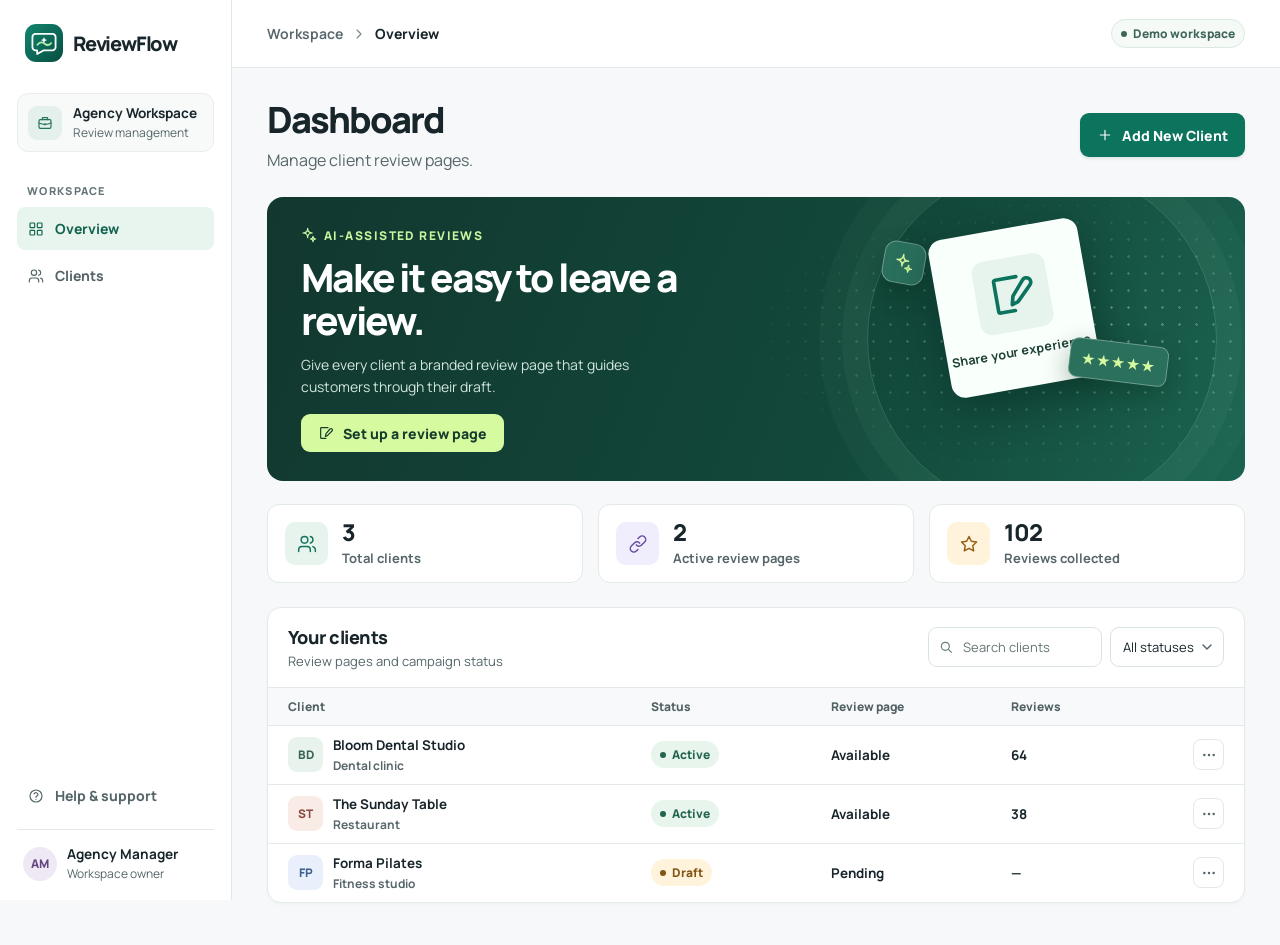
==== ReviewFlow Live/frontend/index.html @ 4c17032d "Organize ReviewFlow and update review page" ====
<!doctype html>
<html lang="en">
<head>
  <meta charset="utf-8">
  <meta name="viewport" content="width=device-width, initial-scale=1">
  <meta name="theme-color" content="#f7f9fb">
  <meta name="description" content="ReviewFlow is an agency workspace for setting up branded customer review pages and QR posters.">
  <title>ReviewFlow</title>
  <link rel="icon" href="assets/mark.svg?v=2" type="image/svg+xml">
  <link rel="stylesheet" href="styles.css?v=3">
  <script defer src="assets/qrcode.js"></script>
  <script defer src="website-analysis.js"></script>
  <script defer src="app.js?v=3"></script>
</head>
<body>
  <main id="app"></main>
  <div id="toast" class="toast" role="status" aria-live="polite"></div>
</body>
</html>
---- ReviewFlow Live/frontend/styles.css ----
@font-face {
  font-family: Manrope;
  src: url("assets/manrope.woff2") format("woff2");
  font-weight: 200 800;
  font-display: swap;
}

:root {
  color-scheme: light;
  --font: Manrope, "Segoe UI", system-ui, sans-serif;
  --ink: #18252a;
  --muted: #56666a;
  --line: #e2e9e8;
  --canvas: #f6f8f9;
  --green: #0c735d;
  --dark-green: #123d35;
  --light-green: #e8f5ef;
  --lime: #d5fa9f;
  --navy: #142439;
  font-family: var(--font);
  color: var(--ink);
  background: var(--canvas);
}

*, *::before, *::after { box-sizing: border-box; }
body { margin: 0; min-width: 280px; }
button, input, select, textarea { font: inherit; }
button, a, select { -webkit-tap-highlight-color: transparent; }
button { cursor: pointer; }
a { color: inherit; }
button:disabled { cursor: default; opacity: .54; }
:focus-visible { outline: 3px solid #5da98e; outline-offset: 3px; }
[hidden] { display: none !important; }
h1, h2, h3, p { margin: 0; }
svg { flex: none; }
.icon { width: 20px; height: 20px; vertical-align: middle; }
.icon.small { width: 16px; height: 16px; }
.brand { display: inline-flex; align-items: center; gap: 10px; text-decoration: none; font-size: 1.25rem; font-weight: 800; letter-spacing: -.06em; }
.brand img { width: 38px; height: 38px; }
.btn { display: inline-flex; align-items: center; justify-content: center; gap: 9px; min-height: 44px; padding: 0 16px; border: 1px solid transparent; border-radius: 9px; text-decoration: none; font-size: .875rem; font-weight: 800; white-space: nowrap; }
.btn-primary { background: var(--green); color: #fff; box-shadow: 0 2px 3px #143d301a; }
.btn-primary:hover:not(:disabled) { background: #075b48; }
.btn-secondary { border-color: #dce5e3; background: #fff; color: var(--ink); }
.btn-secondary:hover:not(:disabled), .icon-button:hover { background: #f2f7f5; border-color: #c9dcd6; }
.btn-text { background: transparent; color: var(--muted); }
.btn-text:hover { background: #edf3f0; color: var(--dark-green); }
.icon-button { width: 36px; height: 36px; border: 1px solid var(--line); background: white; border-radius: 8px; color: var(--muted); display: inline-grid; place-items: center; }
.eyebrow { font-size: .75rem; font-weight: 800; letter-spacing: .12em; text-transform: uppercase; }
.sr-only { position: absolute; width: 1px; height: 1px; padding: 0; overflow: hidden; clip-path: inset(50%); white-space: nowrap; }

.workspace { display: grid; grid-template-columns: 232px minmax(0, 1fr); min-height: 100dvh; }
.sidebar { position: sticky; top: 0; align-self: start; display: flex; flex-direction: column; height: 100dvh; padding: 24px 17px 18px; background: #fff; border-right: 1px solid var(--line); }
.sidebar > .brand { margin: 0 8px 31px; }
.workspace-id { display: flex; gap: 11px; align-items: center; margin-bottom: 31px; padding: 10px; background: #f8faf9; border: 1px solid #e9eeed; border-radius: 11px; }
.workspace-id > div:last-child, .account > div:last-child { min-width: 0; }
.workspace-id strong, .account strong { display: block; font-size: .85rem; }
.workspace-id small, .account small { display: block; color: var(--muted); font-size: .75rem; margin-top: 2px; }
.workspace-icon, .avatar { display: grid; place-items: center; width: 34px; height: 34px; flex: none; border-radius: 9px; background: #e4f0eb; color: #24725e; }
.sidebar .eyebrow { margin: 0 10px 9px; color: #647477; font-size: .68rem; }
.nav-items { display: grid; gap: 4px; }
.nav-link { width: 100%; min-height: 43px; display: flex; align-items: center; gap: 11px; padding: 0 11px; border: 0; border-radius: 8px; background: transparent; color: #546468; text-decoration: none; text-align: left; font-size: .875rem; font-weight: 750; }
.nav-link:hover { background: #f3f7f5; }
.nav-link[aria-current] { background: var(--light-green); color: #14644f; }
.sidebar-bottom { margin-top: auto; display: grid; gap: 12px; }
.account { display: flex; gap: 10px; align-items: center; padding: 15px 6px 0; border-top: 1px solid var(--line); }
.avatar { border-radius: 50%; background: #efe9f6; color: #644780; font-size: .75rem; font-weight: 800; }
.topbar { height: 68px; display: flex; align-items: center; justify-content: space-between; gap: 16px; padding: 0 35px; border-bottom: 1px solid var(--line); background: #fff; }
.breadcrumbs { display: flex; align-items: center; gap: 8px; font-size: .875rem; font-weight: 750; }
.breadcrumbs span:first-child { color: var(--muted); font-weight: 650; }
.breadcrumbs svg { color: #7b8889; }
.mobile-brand { display: none; }
.demo-badge, .status, .match-tag { display: inline-flex; align-items: center; gap: 6px; width: max-content; padding: 5px 9px; border-radius: 999px; font-size: .75rem; font-weight: 800; white-space: nowrap; }
.demo-badge { border: 1px solid #dce9e3; background: #f5faf7; color: #3f6558; }
.dot { background: currentColor; width: 6px; height: 6px; flex: none; border-radius: 100%; }
.main-area { width: 100%; max-width: 1330px; margin: 0 auto; padding: 30px 35px 42px; }
.page-heading { display: flex; align-items: center; justify-content: space-between; gap: 16px; margin-bottom: 25px; }
.heading-actions { display: flex; flex-wrap: wrap; gap: 8px; }
.page-heading h1, .wizard-heading h1 { font-size: clamp(1.8rem, 3vw, 2.26rem); line-height: 1.18; font-weight: 800; letter-spacing: -.055em; }
.page-heading p, .wizard-heading p { color: var(--muted); margin-top: 7px; line-height: 1.55; }

.hero { position: relative; display: flex; align-items: center; overflow: hidden; min-height: 227px; padding: 29px 34px; margin-bottom: 23px; isolation: isolate; border-radius: 16px; background: linear-gradient(112deg, #12372f 0%, #12493b 63%, #1b6350 100%); color: #fff; }
.hero-copy { z-index: 1; max-width: 420px; }
.hero-kicker { display: inline-flex; gap: 7px; align-items: center; color: #c8f5a0; }
.hero h2 { margin-top: 9px; max-width: 400px; font-size: clamp(1.6rem, 3.25vw, 2.43rem); line-height: 1.1; letter-spacing: -.055em; font-weight: 800; }
.hero p { margin-top: 11px; max-width: 365px; color: #d1e6de; font-size: .875rem; line-height: 1.55; }
.hero .btn { margin-top: 17px; background: var(--lime); color: #173b2c; min-height: 38px; }
.hero .btn:hover { background: #e6ffc4; }
.hero-art { position: absolute; inset: 0 0 0 49%; pointer-events: none; }
.hero-art::before { content: ""; position: absolute; inset: 0; opacity: .44; background: radial-gradient(circle, #bde9be 1px, transparent 1.5px) 0 0 / 17px 17px; mask-image: radial-gradient(ellipse at 67% 49%, #000 8%, transparent 71%); }
.orbit { position: absolute; width: 350px; height: 350px; border: 1px solid #b9f6c730; border-radius: 50%; right: 28px; top: 50%; transform: translateY(-50%); box-shadow: 0 0 0 25px #a9f8c00a, 0 0 0 48px #b4ffd007; }
.hero-qr { position: absolute; width: 151px; min-height: 160px; border-radius: 14px; right: clamp(48px, 12.1vw, 182px); top: 31px; transform: rotate(-10deg); display: grid; justify-items: center; align-content: center; gap: 5px; background: #f9fffb; color: #1d4035; box-shadow: 0 15px 48px #001c1970; }
.hero-qr .icon { width: 74px; height: 74px; padding: 12px; margin-bottom: 7px; border-radius: 12px; background: #e7f4ee; color: var(--green); }
.hero-qr b { font-size: .78rem; }
.hero-rating, .hero-spark { position: absolute; display: grid; place-items: center; border: 1px solid #ffffff52; color: var(--lime); background: #2a705d; box-shadow: 0 9px 24px #09291252; }
.hero-rating { display: flex; gap: 4px; font-size: 1rem; letter-spacing: .04em; padding: 8px 11px; border-radius: 9px; right: clamp(31px, 6vw, 86px); top: 145px; transform: rotate(7deg); }
.hero-spark { width: 42px; height: 42px; border-radius: 12px; right: clamp(194px, 25vw, 346px); top: 45px; transform: rotate(10deg); }

.stats { display: grid; grid-template-columns: repeat(3, minmax(0, 1fr)); gap: 15px; margin-bottom: 24px; }
.stat { display: flex; align-items: center; gap: 14px; background: #fff; border: 1px solid var(--line); border-radius: 12px; padding: 15px 17px; }
.stat-icon, .step-icon { display: grid; place-items: center; flex: none; width: 43px; height: 43px; border-radius: 10px; background: #e7f4ee; color: #14735b; }
.stat-icon.lavender { background: #f0edfc; color: #694ca3; }
.stat-icon.amber { background: #fff3dc; color: #916016; }
.stat strong { display: block; font-size: 1.45rem; line-height: 1.1; letter-spacing: -.04em; font-weight: 800; }
.stat span { display: block; margin-top: 3px; color: var(--muted); font-size: .8125rem; font-weight: 700; }
.panel { background: #fff; border: 1px solid var(--line); border-radius: 14px; box-shadow: 0 2px 5px #143d3006; }
.list-header { display: flex; justify-content: space-between; align-items: center; padding: 17px 20px; gap: 14px; }
.list-header h2 { font-size: 1.13rem; font-weight: 800; letter-spacing: -.03em; }
.list-header p { margin-top: 3px; font-size: .8125rem; color: var(--muted); }
.list-tools { display: flex; align-items: center; gap: 8px; }
.field-wrap { position: relative; display: flex; align-items: center; min-width: 0; }
.field-wrap > .icon { position: absolute; left: 12px; color: #667b78; pointer-events: none; z-index: 1; }
.field-wrap input { padding-left: 40px; }
input, select, textarea { width: 100%; border-radius: 9px; border: 1px solid #d9e3e0; background: #fff; color: var(--ink); padding: 10px 12px; min-height: 45px; }
input::placeholder, textarea::placeholder { color: #657677; opacity: 1; }
.list-tools input, .list-tools select { min-height: 37px; font-size: .8125rem; }
.list-tools input { width: 174px; padding-left: 34px; }
.list-tools .field-wrap > .icon { width: 16px; left: 10px; }
select { appearance: none; padding-right: 29px; background: #fff url("data:image/svg+xml,%3Csvg xmlns='http://www.w3.org/2000/svg' width='14' height='14' fill='none' viewBox='0 0 14 14'%3E%3Cpath d='m3 5 4 4 4-4' stroke='%2356666a' stroke-width='1.5' stroke-linecap='round' stroke-linejoin='round'/%3E%3C/svg%3E") no-repeat right 9px center; }
.client-table { width: 100%; table-layout: fixed; border-collapse: collapse; text-align: left; }
.client-table thead { background: #f7f9fa; color: #526164; }
.client-table th { font-size: .75rem; font-weight: 800; }
.client-table th, .client-table td { border-top: 1px solid var(--line); padding: 10px 12px; }
.client-table td { font-size: .84rem; font-weight: 700; }
.client-table th:first-child, .client-table td:first-child { padding-left: 20px; width: 38%; }
.client-table th:last-child, .client-table td:last-child { width: 65px; padding-right: 20px; text-align: right; }
.client-info { display: flex; gap: 10px; align-items: center; }
.client-info strong, .client-info small { display: block; }
.client-info small { color: var(--muted); font-size: .75rem; margin-top: 3px; }
.client-logo { width: 35px; height: 35px; display: grid; place-items: center; flex: none; border-radius: 9px; color: #3a6659; background: #e7f3ec; font-weight: 800; font-size: .74rem; }
.client-logo.peach { color: #8a4c42; background: #f9ebe6; }
.client-logo.blue { color: #3c6191; background: #eaf0fb; }
.client-logo.gold, .royal-logo { color: #eccc7b; background: var(--navy); }
.status.active { color: #22644e; background: #e8f5ed; }
.status.draft { color: #805516; background: #fff3db; }
.client-table .empty { text-align: center; padding: 23px; color: var(--muted); }
.client-table .icon-button { width: 31px; height: 31px; }

.wizard { max-width: 760px; margin: 0 auto; }
.wizard-heading { margin: 21px 0 22px; }
.stepper { display: grid; grid-template-columns: repeat(3, minmax(0, 1fr)); gap: 10px; list-style: none; padding: 0; margin: 0 0 18px; }
.stepper li { min-width: 0; display: flex; align-items: center; gap: 8px; border-top: 3px solid #dce7e3; padding: 10px 0 0; color: #5d6b6d; font-size: .875rem; font-weight: 750; }
.stepper .current, .stepper .done { border-color: #3b997b; color: #17614f; }
.step-number { display: grid; place-items: center; width: 25px; height: 25px; flex: none; font-size: .75rem; border-radius: 50%; background: #e9efed; }
.stepper .current .step-number { background: var(--green); color: #fff; }
.stepper .done .step-number { background: var(--light-green); }
.wizard-panel { padding: clamp(18px, 4vw, 30px); }
.step-intro { display: flex; align-items: flex-start; gap: 13px; margin-bottom: 24px; }
.step-intro h2 { font-size: 1.3rem; font-weight: 800; letter-spacing: -.035em; }
.step-intro p { color: var(--muted); line-height: 1.55; margin-top: 5px; }
.label { display: block; font-size: .875rem; font-weight: 800; margin-bottom: 7px; }
.help-text { color: var(--muted); margin-top: 8px; font-size: .8125rem; line-height: 1.5; }
.inline-button { padding: 0; border: 0; background: transparent; color: var(--green); font-weight: 800; text-decoration: underline; text-underline-offset: 2px; }
.error-text { color: #a12438; font-weight: 750; }
.panel-actions { display: flex; justify-content: flex-end; align-items: center; gap: 9px; flex-wrap: wrap; margin-top: 24px; }
.panel-actions.split { justify-content: space-between; }
.process { min-height: 280px; display: grid; justify-items: center; align-content: center; text-align: center; padding: 25px 0; }
.process h2 { margin-top: 15px; letter-spacing: -.04em; }
.process p { margin-top: 6px; color: var(--muted); }
.process ul { display: grid; gap: 8px; list-style: none; padding: 0; margin: 19px 0 0; text-align: left; }
.process li { display: flex; align-items: center; gap: 8px; color: var(--muted); font-size: .875rem; }
.process li.complete { color: var(--green); font-weight: 750; }
.loader { width: 62px; height: 62px; display: grid; place-items: center; position: relative; border-radius: 19px; background: var(--light-green); color: var(--green); }
.loader::before { content: ""; position: absolute; inset: -5px; border-radius: 24px; border: 2px solid #cce8de; border-top-color: var(--green); animation: spin 1.15s linear infinite; }
.progress-track { width: min(100%, 265px); height: 6px; border-radius: 10px; margin-top: 21px; overflow: hidden; background: #e8eeeb; }
.progress-track span { display: block; width: 100%; height: 100%; background: #3c9d7e; transform-origin: left; animation: progress var(--duration, 2.1s) ease-out both; }
@keyframes spin { to { transform: rotate(360deg); } }
@keyframes progress { from { transform: scaleX(.05); } to { transform: scaleX(1); } }
.business-card, .profile-card { display: flex; align-items: center; gap: 12px; padding: 14px; border: 1px solid #dce9e4; border-radius: 11px; background: #f6faf8; }
.royal-logo { position: relative; display: grid; place-items: center; flex: none; width: 53px; height: 53px; overflow: hidden; border-radius: 11px; font: 600 1rem Georgia, serif; letter-spacing: .1em; }
.royal-logo img { position: absolute; inset: 0; width: 100%; height: 100%; padding: 4px; object-fit: contain; background: #fff; }
.business-card strong, .profile-card strong { display: block; font-weight: 800; }
.business-card small, .profile-card small { display: block; margin-top: 4px; color: var(--muted); font-size: .8125rem; }
.match-tag { margin-left: auto; color: #22644e; background: #e4f4ec; }
.business-details { margin: 18px 0 0; display: grid; grid-template-columns: 1fr 1fr; gap: 13px; }
.business-details div { display: grid; gap: 6px; padding: 13px; border-radius: 10px; border: 1px solid var(--line); }
.business-details .colours { grid-column: 1 / -1; }
.business-details dt { color: var(--muted); font-weight: 750; font-size: .8125rem; }
.business-details dd { margin: 0; font-weight: 750; font-size: .875rem; }
.business-form > .label:not(:first-child) { margin-top: 15px; }
.swatches { display: flex; gap: 14px; flex-wrap: wrap; }
.swatch { display: inline-flex; align-items: center; gap: 7px; }
.swatch::before { content: ""; width: 18px; height: 18px; border-radius: 5px; background: var(--swatch); }
.site-summary { margin-top: 18px; padding: 14px; border: 1px solid var(--line); border-radius: 10px; }
.site-summary h2 { font-size: 1rem; letter-spacing: -.025em; }
.site-summary p { margin-top: 6px; color: var(--muted); line-height: 1.55; overflow-wrap: anywhere; }
.site-highlights { display: flex; flex-wrap: wrap; gap: 7px; margin-top: 10px; }
.site-highlights a { padding: 5px 9px; border-radius: 8px; background: var(--light-green); color: var(--green); font-size: .8125rem; font-weight: 750; }
.profile-result { margin-top: 16px; }
.profile-card { width: 100%; text-align: left; color: var(--ink); }
.profile-card:hover { border-color: #8bbfab; }
.profile-copy { min-width: 0; }
.profile-rating { display: inline-flex; gap: 5px; align-items: center; margin-top: 5px; font-size: .8125rem; font-weight: 800; }
.profile-rating .icon { fill: #a96c12; color: #a96c12; }
.selected-mark { margin-left: auto; display: grid; place-items: center; width: 26px; height: 26px; border-radius: 50%; color: #fff; background: var(--green); flex: none; }
.selected-mark.off { color: transparent; border: 1px solid #83a597; background: #fff; }
.setup-grid { display: grid; grid-template-columns: minmax(0, 1fr) 224px; gap: 23px; align-items: start; }
.setup-grid .panel-actions { justify-content: flex-start; }
.setup-grid .qr-actions { margin-top: 11px; }
.link-box { display: flex; gap: 7px; margin-top: 6px; }
.link-box input { min-width: 0; font-size: .8125rem; }
.setup-qr { display: grid; justify-items: center; padding: 13px; background: #f6faf8; border: 1px solid var(--line); border-radius: 12px; }
.setup-qr img { display: block; width: 210px; max-width: 100%; aspect-ratio: 1; image-rendering: pixelated; }
.setup-qr h2 { margin-top: 8px; font-size: .93rem; }
.setup-qr p { margin: 8px 0 1px; font-size: .8125rem; font-weight: 750; color: var(--muted); }
.guided-preview { margin-top: 25px; padding-top: 22px; border-top: 1px solid var(--line); }
.guided-preview:first-child { margin-top: 0; padding-top: 0; border: 0; }
.guided-preview h2 { font-size: 1.1rem; font-weight: 800; letter-spacing: -.025em; }
.guided-description { margin: 7px 0 16px; color: var(--muted); line-height: 1.55; }
.question-settings { margin: 18px 0; padding: 14px; border: 1px solid var(--line); border-radius: 10px; }
.question-settings h3 { font-size: .95rem; }
.question-settings p { margin: 5px 0 12px; color: var(--muted); font-size: .8125rem; line-height: 1.5; }
.question-settings .label { margin: 12px 0 5px; }
.question-settings select { font-size: .8125rem; }
.guided-preview .panel-actions { justify-content: flex-start; margin-top: 12px; }
.preview-qr { text-align: center; }
.preview-qr h3 { font-size: .95rem; margin-top: 8px; }
.preview-qr p { margin-top: 4px; line-height: 1.45; }
.preview-qr .btn { margin-top: 5px; }

.customer { --feedback-ink: #20243b; --feedback-muted: #626a80; --feedback-line: #e3e3f0; --feedback-gradient: linear-gradient(115deg, #4861da, #8557d9); min-height: 100dvh; color: var(--feedback-ink); background: radial-gradient(ellipse at 50% -15%, #e7e8ff 0%, #f7f7ff 38%, #fbfbfe 78%); padding: clamp(24px, 7vh, 78px) 16px 28px; }
.customer-toolbar { display: flex; justify-content: space-between; align-items: center; gap: 12px; margin: 0 auto 20px; max-width: 910px; }
.customer-toolbar .brand { font-size: 1rem; }
.customer-toolbar .brand img { width: 28px; height: 28px; }
.customer-card { width: 100%; max-width: 600px; margin: 0 auto; background: #ffffffed; border-radius: 24px; overflow: hidden; border: 1px solid #fff; box-shadow: 0 22px 70px #47468018, 0 4px 15px #5558890d; backdrop-filter: blur(16px); animation: feedback-enter .35s ease-out both; }
.customer-mast { display: flex; align-items: center; gap: 14px; padding: clamp(22px, 5vw, 32px) clamp(22px, 5vw, 36px); background: #ffffff8f; border-bottom: 1px solid #eeeeF6; }
.customer-mast > div { min-width: 0; }
.customer-mast .royal-logo { width: 54px; height: 54px; border: 1px solid #e3e5f7; border-radius: 15px; background: #eeeffd; color: #5c55ba; font: 800 1rem var(--font); letter-spacing: .02em; }
.customer-mast strong { display: block; font: 800 1rem var(--font); color: var(--feedback-ink); letter-spacing: -.025em; overflow-wrap: anywhere; }
.customer-mast small { display: block; margin-top: 4px; color: var(--feedback-muted); font-size: .8125rem; }
.customer-body { padding: clamp(22px, 5vw, 36px); }
.customer-body h1 { margin: 0 0 8px; font-size: clamp(1.55rem, 4.5vw, 2rem); letter-spacing: -.045em; line-height: 1.22; }
.customer-body p { color: var(--feedback-muted); line-height: 1.6; }
.question-meta { display: flex; flex-wrap: wrap; align-items: center; justify-content: space-between; gap: 14px; margin-bottom: 32px; font-size: .8125rem; font-weight: 800; }
.question-badge { padding: 7px 11px; border-radius: 8px; background: #efedff; color: #5846a9; }
.question-progress { display: flex; gap: 7px; }
.question-progress i { display: block; width: 34px; height: 6px; border: 1px solid #d9dbea; border-radius: 8px; background: #f2f2f8; transition: background .2s, border-color .2s; }
.question-progress i.completed { border-color: #bdb5eb; background: #c5baf2; }
.question-progress i.current { border-color: transparent; background: var(--feedback-gradient); }
.question-content { position: relative; padding-left: 16px; animation: feedback-enter .25s ease-out both; }
.question-content::before { content: ""; position: absolute; left: 0; top: 2px; bottom: 2px; width: 4px; border-radius: 4px; background: var(--feedback-gradient); }
.customer-body .choices { display: grid; gap: 8px; margin-top: 18px; }
.choice { text-align: left; padding: 12px 15px; min-height: 48px; border: 1px solid var(--feedback-line); border-radius: 11px; font-weight: 750; color: var(--feedback-ink); background: #fff; transition: border-color .2s, background .2s; }
.choice:hover, .choice[aria-pressed=true] { border-color: #9989e9; background: #f5f3ff; }
.stars { display: flex; gap: 6px; flex-wrap: wrap; margin-top: 14px; }
.star { display: grid; place-items: center; width: clamp(40px, 10vw, 48px); height: 48px; background: #fff; border: 1px solid var(--feedback-line); border-radius: 10px; color: #6757c4; }
.star.selected, .star:hover { background: #f5f3ff; border-color: #9989e9; }
.star.selected .icon { fill: #8875df; }
.customer textarea { min-height: 148px; margin-top: 22px; padding: 16px; resize: vertical; line-height: 1.6; border: 1px solid #deddf1; border-radius: 13px; background: #fdfdff; color: var(--feedback-ink); transition: border-color .2s, box-shadow .2s, background .2s; }
.customer textarea:focus { outline: none; border-color: #8d7de1; background: #fff; box-shadow: 0 0 0 4px #8772e022; }
.answer-count { margin-top: 6px; text-align: right; color: #6a7285; font-size: .75rem; }
.customer .draft-text { min-height: 167px; }
.draft-badge { display: inline-flex; align-items: center; gap: 6px; margin-bottom: 16px; padding: 7px 10px; border-radius: 8px; background: #efedff; color: #5846a9; font-size: .8125rem; font-weight: 800; }
.customer .btn-primary { min-height: 48px; padding-inline: 21px; background: var(--feedback-gradient); box-shadow: 0 6px 16px #6253ca35; transition: transform .18s, box-shadow .18s, filter .18s; }
.customer .btn-primary:hover:not(:disabled) { background: var(--feedback-gradient); filter: brightness(1.06); box-shadow: 0 9px 20px #6253ca45; transform: translateY(-1px); }
.customer .btn-primary:active:not(:disabled) { transform: translateY(1px); }
.customer .btn-primary:disabled { opacity: .57; box-shadow: none; }
.customer .process h1 { margin-top: 15px; }
.customer .loader { background: #efedff; color: #6653bf; }
.customer .loader::before { border-color: #e1def8; border-top-color: #7562ce; }
.customer .progress-track span { background: var(--feedback-gradient); }
.customer-credit { display: flex; align-items: center; justify-content: center; gap: 6px; margin-top: 20px; text-align: center; font-size: .75rem; color: #687184; }
.customer-credit img { width: 19px; height: 19px; }
.customer-credit strong { font-weight: 700; }

/* Customer feedback: a calm, focused canvas for the guest's own words. */
.customer {
  --feedback-ink: #222641;
  --feedback-muted: #626a80;
  --feedback-line: #e3e5f0;
  --feedback-gradient: linear-gradient(110deg, #4b5bd4, #7955c8);
  background: radial-gradient(ellipse at 50% 0%, #e9e9ff 0%, #f7f7fd 50%, #f9fafc 100%);
  padding: clamp(32px, 8vh, 86px) 18px 32px;
}
.customer-card {
  max-width: 630px;
  border: 1px solid #fff;
  border-radius: 24px;
  background: #fff;
  box-shadow: 0 24px 70px #373e7b1c, 0 4px 18px #373e7b0a;
}
.customer-card::before { content: ""; display: block; height: 4px; background: var(--feedback-gradient); }
.customer-mast { padding: 25px clamp(24px, 6vw, 42px); gap: 14px; background: #fff; border-bottom: 1px solid #edeef5; }
.customer-mast .royal-logo { width: 52px; height: 52px; border-radius: 15px; background: #f0effc; border-color: #e7e7f4; }
.customer-mast strong { font-size: 1rem; line-height: 1.35; }
.customer-mast small { font-size: .875rem; line-height: 1.4; }
.customer-mast-tag { margin-left: auto; color: #777f96; font-size: .6875rem; font-weight: 800; letter-spacing: .09em; white-space: nowrap; }
.customer-body { padding: clamp(28px, 6vw, 42px); }
.customer-body h1 { max-width: 480px; color: var(--feedback-ink); font-size: clamp(1.75rem, 4vw, 2.15rem); font-weight: 800; letter-spacing: -.045em; line-height: 1.2; }
.customer-body p { font-size: 1rem; line-height: 1.6; }
.question-meta { display: block; margin: 0 0 36px; }
.question-meta-heading { display: flex; align-items: center; justify-content: space-between; gap: 12px; }
.question-badge { padding: 7px 11px; border-radius: 7px; color: #5147a2; background: #f0effc; font-size: .8125rem; }
.question-meta-hint { color: #7b8294; font-size: .8125rem; font-weight: 650; }
.question-progress { display: flex; width: 100%; gap: 6px; margin-top: 14px; }
.question-progress i { flex: 1 1 0; width: auto; height: 5px; border: 0; border-radius: 999px; background: #e9eaf2; }
.question-progress i.completed { background: #ada6e8; }
.question-progress i.current { background: var(--feedback-gradient); }
.question-content { padding-left: 18px; }
.question-content::before { width: 3px; background: var(--feedback-gradient); }
.question-content p { max-width: 440px; margin-top: 10px; }
.customer-field-label { display: flex; justify-content: space-between; gap: 12px; margin: 30px 0 9px; color: #363b53; font-size: .875rem; font-weight: 800; white-space: nowrap; }
.customer-field-label span { color: #747d91; font-weight: 500; }
.customer textarea { display: block; min-height: 155px; margin-top: 0; padding: 16px 17px; border: 1px solid #dcdfea; border-radius: 12px; background: #fbfbfe; font-size: 1rem; line-height: 1.6; }
.customer textarea::placeholder { color: #81899a; }
.customer textarea:focus { border-color: #8277d5; background: #fff; box-shadow: 0 0 0 4px #8277d521; }
.answer-count { margin-top: 8px; font-size: .8125rem; }
.customer .draft-text { min-height: 190px; }
.draft-badge { border-radius: 7px; color: #5147a2; background: #f0effc; font-size: .8125rem; }
.customer-body .panel-actions { margin-top: 28px; }
.customer .btn-primary { min-width: 150px; min-height: 50px; border-radius: 10px; font-size: .9375rem; box-shadow: 0 6px 14px #6656bf30; }
.customer .btn-primary:disabled { opacity: 1; color: #fff; background: #8d87c4; box-shadow: none; }
.customer .btn-text { min-height: 50px; color: #555d74; }
.customer-body .choices { gap: 10px; margin-top: 25px; }
.choice { min-height: 52px; padding: 14px 16px; border-radius: 11px; font-size: .9375rem; }
.customer-credit { margin-top: 25px; color: #70798c; font-size: .8125rem; }
.customer-credit img { width: 20px; height: 20px; }
@keyframes feedback-enter { from { opacity: 0; transform: translateY(6px); } to { opacity: 1; transform: translateY(0); } }

dialog { width: min(440px, calc(100% - 32px)); padding: 23px; border: 1px solid var(--line); border-radius: 15px; color: var(--ink); box-shadow: 0 14px 50px #10281f3d; }
dialog::backdrop { background: #101d20a0; }
dialog h2 { margin-bottom: 9px; font-size: 1.22rem; letter-spacing: -.03em; }
dialog p { color: var(--muted); line-height: 1.55; }
.toast { position: fixed; z-index: 4; right: 18px; bottom: 18px; max-width: calc(100% - 36px); padding: 10px 14px; border-radius: 9px; color: #fff; background: #19372f; font-size: .875rem; font-weight: 750; box-shadow: 0 6px 15px #17342c32; }
.toast:empty { display: none; }

@media (max-width: 1050px) {
  .workspace { grid-template-columns: 196px minmax(0, 1fr); }
  .sidebar { padding-right: 13px; padding-left: 13px; }
  .main-area, .topbar { padding-left: 23px; padding-right: 23px; }
  .hero { padding-left: 25px; }
  .hero-art { left: 50%; }
  .hero-spark { right: 194px; }
}

@media (max-width: 760px) {
  .workspace { display: block; }
  .sidebar, .breadcrumbs { display: none; }
  .mobile-brand { display: inline-flex; }
  .topbar { height: 61px; }
  .main-area { padding-top: 22px; }
  .page-heading { margin-bottom: 18px; }
}

@media (max-width: 560px) {
  .customer { padding: 18px 14px 26px; }
  .customer-card { border-radius: 19px; }
  .customer-mast { padding: 20px; }
  .customer-mast-tag { display: none; }
  .customer-body { padding: 27px 20px 25px; }
  .question-meta { margin-bottom: 30px; }
  .customer-field-label { margin-top: 26px; }
  .customer-body .panel-actions { gap: 8px; }
  .customer-body .panel-actions .btn-primary { flex: 1 1 auto; }
  .main-area, .topbar { padding-left: 14px; padding-right: 14px; }
  .page-heading { align-items: flex-start; flex-wrap: wrap; gap: 11px; }
  .page-heading p { font-size: .9rem; }
  .hero { align-items: flex-start; min-height: 0; padding: 21px 17px; }
  .hero-copy { max-width: 90%; }
  .hero h2 { max-width: 250px; }
  .hero p { max-width: 275px; }
  .hero-art { left: 63%; opacity: .52; }
  .hero-qr, .hero-rating, .hero-spark { display: none; }
  .orbit { right: -210px; }
  .stats { gap: 7px; margin-bottom: 17px; }
  .stat { align-items: flex-start; flex-direction: column; gap: 7px; padding: 9px; }
  .stat-icon { width: 31px; height: 31px; border-radius: 7px; }
  .stat-icon .icon { width: 16px; height: 16px; }
  .stat span { font-size: .75rem; }
  .list-header { flex-wrap: wrap; padding: 12px; gap: 10px; }
  .list-tools { width: 100%; }
  .list-tools .field-wrap, .list-tools input { width: 100%; }
  .list-tools select { width: auto; }
  .client-table .detail-col { display: none; }
  .client-table th:first-child, .client-table td:first-child { width: auto; padding-left: 12px; }
  .client-table th:last-child, .client-table td:last-child { width: 46px; padding-right: 12px; }
  .client-table th:nth-child(2) { width: 80px; }
  .client-table th, .client-table td { padding-left: 5px; padding-right: 5px; overflow-wrap: anywhere; }
  .client-info { gap: 6px; }
  .client-logo { width: 29px; height: 29px; }
  .wizard-heading { margin: 15px 0 16px; }
  .stepper { gap: 6px; }
  .stepper li { gap: 5px; font-size: .75rem; }
  .step-number { width: 20px; height: 20px; }
  .setup-grid { grid-template-columns: minmax(0, 1fr); gap: 17px; }
  .business-details { grid-template-columns: 1fr; }
  .business-card { flex-wrap: wrap; }
  .match-tag { margin-left: 0; }
}

@media (max-width: 350px) {
  .stepper li { align-items: flex-start; }
  .customer-toolbar { align-items: flex-start; flex-direction: column; }
  .stars { gap: 4px; }
}

@media (prefers-reduced-motion: reduce) {
  *, *::before, *::after { animation-duration: .01ms !important; animation-iteration-count: 1 !important; }
}
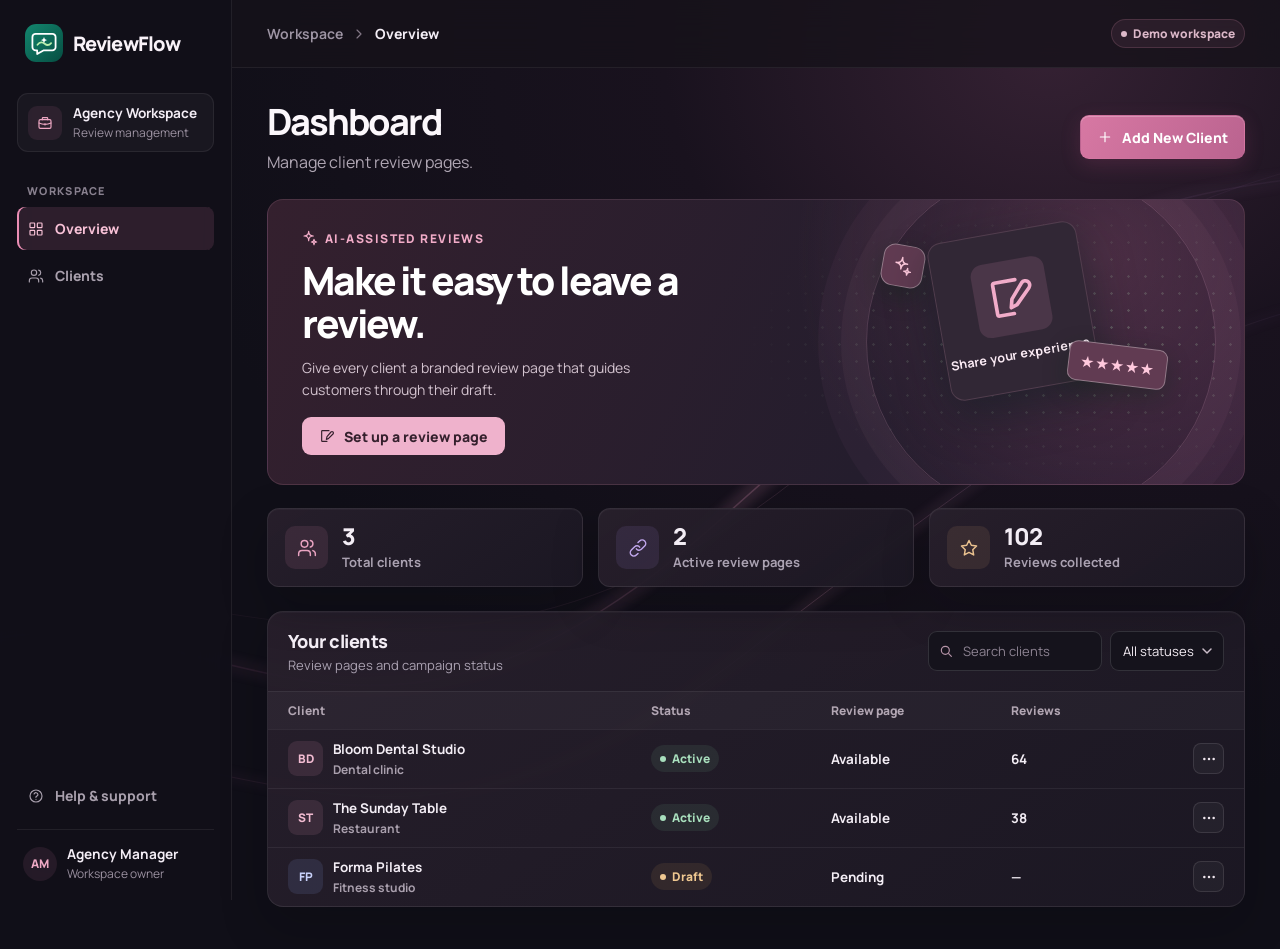
==== commit 0f49e6f0: "commit it froentend change" ====
--- a/ReviewFlow Live/frontend/index.html
+++ b/ReviewFlow Live/frontend/index.html
@@ -3,14 +3,14 @@
 <head>
   <meta charset="utf-8">
   <meta name="viewport" content="width=device-width, initial-scale=1">
-  <meta name="theme-color" content="#f7f9fb">
+  <meta name="theme-color" content="#17131d">
   <meta name="description" content="ReviewFlow is an agency workspace for setting up branded customer review pages and QR posters.">
   <title>ReviewFlow</title>
   <link rel="icon" href="assets/mark.svg?v=2" type="image/svg+xml">
-  <link rel="stylesheet" href="styles.css?v=3">
+  <link rel="stylesheet" href="styles.css?v=4">
   <script defer src="assets/qrcode.js"></script>
   <script defer src="website-analysis.js"></script>
-  <script defer src="app.js?v=3"></script>
+  <script defer src="app.js?v=4"></script>
 </head>
 <body>
   <main id="app"></main>
--- a/ReviewFlow Live/frontend/styles.css
+++ b/ReviewFlow Live/frontend/styles.css
@@ -396,3 +396,184 @@
 @media (prefers-reduced-motion: reduce) {
   *, *::before, *::after { animation-duration: .01ms !important; animation-iteration-count: 1 !important; }
 }
+
+/* Agency workspace — the customer-facing review page keeps its own styling. */
+.workspace {
+  --ink: #f3edf5;
+  --muted: #aaa1b1;
+  --line: #ffffff12;
+  --green: #e996b9;
+  --dark-green: #ffd9e8;
+  --light-green: #d978a21c;
+  --canvas: #100f18;
+  position: relative;
+  isolation: isolate;
+  color: var(--ink);
+  background: radial-gradient(ellipse at 82% 5%, #352133 0, #19121e 26%, #100f18 60%);
+}
+.workspace > :not(.ambient-rays) { position: relative; z-index: 1; }
+.workspace > .sidebar { position: sticky; }
+.ambient-rays { position: fixed; z-index: 0; inset: 0; overflow: hidden; pointer-events: none; }
+.ambient-rays svg { width: 100%; height: 100%; }
+.ray { transform-origin: center; }
+.ray-one { animation: ray-drift 23s ease-in-out infinite alternate; }
+.ray-two { animation: ray-drift 29s ease-in-out -9s infinite alternate-reverse; }
+.ray-three { animation: ray-drift 19s ease-in-out -5s infinite alternate; }
+@keyframes ray-drift { from { transform: translate3d(-2%, 1%, 0) rotate(-1deg); } to { transform: translate3d(3%, -2%, 0) rotate(1deg); } }
+.workspace .sidebar { background: #121019ed; border-color: #ffffff12; backdrop-filter: blur(18px); }
+.workspace .brand { color: #f9f2f8; letter-spacing: -.045em; }
+.workspace .workspace-id { background: #ffffff09; border-color: #ffffff12; }
+.workspace .workspace-icon, .workspace .avatar { background: #d97da31a; color: #eea8c4; }
+.workspace .sidebar .eyebrow { color: #89818f; }
+.workspace .workspace-id small, .workspace .account small { color: #9a909f; }
+.workspace .account { border-color: #ffffff12; }
+.workspace .nav-link { color: #a9a0ad; transition: background .2s, color .2s; }
+.workspace .nav-link:hover { background: #ffffff0b; color: #fff; }
+.workspace .nav-link[aria-current] { color: #f8c1d7; background: #d980a423; box-shadow: inset 2px 0 #ea8db4; }
+.workspace .topbar { background: #16121ac9; border-color: #ffffff10; backdrop-filter: blur(18px); }
+.workspace .breadcrumbs span:first-child { color: #9e95a4; }
+.workspace .breadcrumbs svg { color: #827785; }
+.workspace .demo-badge { color: #dcb8c9; background: #e592b515; border-color: #e592b52b; }
+.workspace .main-area { max-width: 1450px; padding-top: 32px; }
+.workspace .page-heading h1, .workspace .wizard-heading h1 { font-weight: 750; color: #fbf7fb; }
+.workspace .page-heading p, .workspace .wizard-heading p { color: #afa6b3; }
+.workspace .panel, .workspace .stat { background: linear-gradient(145deg, #28202cf0, #1c1823f5); border: 1px solid #ffffff14; box-shadow: 0 18px 45px #08060d42, inset 0 1px #ffffff08; }
+.workspace .panel { border-radius: 16px; }
+.workspace .stat { transition: transform .22s, border-color .22s; }
+.workspace .stat:hover { transform: translateY(-2px); border-color: #e499bd42; }
+.workspace .stat-icon, .workspace .step-icon { background: #e68db51b; color: #e9a3c1; }
+.workspace .stat-icon.lavender { background: #aa8be51c; color: #c2a8ee; }
+.workspace .stat-icon.amber { background: #e0ad701b; color: #ebc28f; }
+.workspace .btn { transition: transform .2s, box-shadow .2s, background .2s, border-color .2s; }
+.workspace .btn:hover:not(:disabled) { transform: translateY(-1px); }
+.workspace .btn-primary { background: linear-gradient(120deg, #d778a3, #ba638f); color: #fff; box-shadow: 0 6px 20px #b64f7d32, inset 0 1px #ffffff3b; }
+.workspace .btn-primary:hover:not(:disabled) { background: linear-gradient(120deg, #e68ab1, #cc739c); box-shadow: 0 8px 23px #db6e9c45; }
+.workspace .btn-secondary, .workspace .icon-button { background: #ffffff0a; border-color: #ffffff1b; color: #eee5ed; }
+.workspace .btn-secondary:hover:not(:disabled), .workspace .icon-button:hover { background: #ffffff12; border-color: #e6a1c04a; }
+.workspace .btn-text { color: #bdb2bf; }
+.workspace .btn-text:hover { color: #fff; background: #ffffff0c; }
+.workspace input, .workspace select, .workspace textarea { color: #f4edf4; background-color: #15131c; border-color: #ffffff20; }
+.workspace input::placeholder, .workspace textarea::placeholder { color: #8d8392; }
+.workspace input:focus, .workspace select:focus, .workspace textarea:focus { outline: none; border-color: #df8db1; box-shadow: 0 0 0 3px #e294b522; }
+.workspace select { background-image: url("data:image/svg+xml,%3Csvg xmlns='http://www.w3.org/2000/svg' width='14' height='14' fill='none' viewBox='0 0 14 14'%3E%3Cpath d='m3 5 4 4 4-4' stroke='%23cbbdc9' stroke-width='1.5' stroke-linecap='round' stroke-linejoin='round'/%3E%3C/svg%3E"); }
+.workspace .field-wrap > .icon { color: #b795a9; }
+.workspace .label { color: #e5dce5; }
+.workspace .inline-button, .workspace .site-highlights a { color: #efa9c8; }
+.workspace .error-text { color: #ff9eac; }
+.workspace .hero { background: radial-gradient(circle at 85% 20%, #75415d75, transparent 35%), linear-gradient(115deg, #34202e, #241d2d 65%, #322036); border: 1px solid #e9a6c125; }
+.workspace .hero-kicker { color: #f2acc8; }
+.workspace .hero p { color: #d3c3cf; }
+.workspace .hero .btn { background: #efb2cc; color: #35202d; }
+.workspace .hero .btn:hover { background: #ffd0e2; }
+.workspace .hero-art::before { opacity: .24; }
+.workspace .orbit { border-color: #eeb1cc30; box-shadow: 0 0 0 25px #f9a4d00a, 0 0 0 48px #f9a4d008; }
+.workspace .hero-qr { background: #312735; color: #faeaf4; border: 1px solid #e8a4c12d; }
+.workspace .hero-qr .icon { background: #df8db524; color: #f1acc9; }
+.workspace .hero-rating, .workspace .hero-spark { color: #ffc9dd; background: #613b52; }
+.workspace .client-table thead { color: #b2a6b3; background: #ffffff08; }
+.workspace .client-table th, .workspace .client-table td { border-color: #ffffff10; }
+.workspace .client-info small { color: #aaa0ae; }
+.workspace .client-logo { background: #d78cac20; color: #f1bbd1; }
+.workspace .client-logo.blue { background: #8397d324; color: #c8d1fa; }
+.workspace .client-logo.gold { background: #c2986524; color: #e8c895; }
+.workspace .status.active { color: #a8dfbd; background: #78c5971a; }
+.workspace .status.draft { color: #efc891; background: #d7a6591a; }
+.workspace .wizard { max-width: 1120px; }
+.workspace .wizard > .btn-text { padding-left: 0; min-height: 36px; }
+.wizard-hero { position: relative; display: flex; align-items: center; justify-content: space-between; min-height: 185px; gap: 25px; }
+.workspace .wizard-heading { margin: 18px 0 28px; max-width: 610px; }
+.wizard-kicker { display: block; margin-bottom: 13px; color: #d997b6; font-size: .7rem; font-weight: 800; letter-spacing: .14em; }
+.workspace .wizard-heading h1 { font-size: clamp(2rem, 3vw, 2.45rem); letter-spacing: -.045em; }
+.workspace .wizard-heading p { max-width: 500px; font-size: 1rem; }
+.workspace .stepper { gap: 12px; margin: 0 0 23px; }
+.workspace .stepper li { border-color: #ffffff19; color: #a397a5; padding-top: 13px; transition: border-color .3s, color .3s; }
+.workspace .stepper .current, .workspace .stepper .done { border-color: #d780a8; color: #f4cadc; }
+.workspace .step-number { background: #ffffff0c; color: #b4a8b5; }
+.workspace .stepper .current .step-number { background: linear-gradient(135deg, #e694b8, #b85f89); color: #fff; box-shadow: 0 0 18px #df80ab4a; animation: active-step-glow 5s ease-in-out infinite; }
+.workspace .stepper .done .step-number { background: #d481a62b; color: #f6c0d7; }
+.wizard-layout.with-insight { display: grid; grid-template-columns: minmax(0, 1.5fr) minmax(240px, .8fr); gap: 18px; align-items: stretch; }
+.workspace .wizard-panel { padding: clamp(22px, 3vw, 32px); min-width: 0; }
+.workspace .step-intro h2 { color: #f5eef4; font-size: 1.2rem; font-weight: 750; }
+.workspace .step-intro p { color: #afa4b0; }
+.workspace .wizard-panel .label { margin-top: 4px; }
+.workspace .wizard-panel input { min-height: 50px; }
+.workspace .wizard-panel .panel-actions { margin-top: 28px; }
+.workspace .business-card, .workspace .profile-card, .workspace .setup-qr { color: #f1e9ef; background: #ffffff08; border-color: #ffffff18; }
+.workspace .business-details div, .workspace .site-summary, .workspace .question-settings { border-color: #ffffff16; }
+.workspace .match-tag { color: #edbdd2; background: #e292b21c; }
+.workspace .selected-mark { background: #d77fa6; color: #fff; }
+.workspace .selected-mark.off { background: transparent; border-color: #8e7888; }
+.workspace .site-highlights a { background: #e091b31b; }
+.workspace .loader { background: #e28eb120; color: #efb1cb; }
+.workspace .loader::before { border-color: #e9a7c329; border-top-color: #e9a7c3; }
+.workspace .progress-track { background: #ffffff12; }
+.workspace .progress-track span { background: #e396b8; }
+.analysis-insight { border: 1px solid #edb7d31e; border-radius: 16px; background: linear-gradient(150deg, #3b293ce8, #221c2af2); padding: 27px; box-shadow: 0 18px 45px #08060d35, inset 0 1px #ffffff0b; }
+.insight-icon { display: grid; place-items: center; width: 42px; height: 42px; margin-bottom: 20px; color: #f5b2d1; background: #e688b321; border: 1px solid #f0a9c626; border-radius: 12px; }
+.insight-label { color: #d89ab6; font-size: .67rem; font-weight: 800; letter-spacing: .11em; }
+.analysis-insight h2 { margin-top: 9px; color: #fbf2f8; font-size: 1.12rem; line-height: 1.35; letter-spacing: -.025em; }
+.analysis-insight p { margin-top: 10px; color: #b9aab8; font-size: .875rem; line-height: 1.6; }
+.insight-divider { height: 1px; margin: 22px 0; background: #ffffff16; }
+.analysis-insight ul { display: grid; gap: 12px; padding: 0; margin: 0; list-style: none; color: #ded1da; font-size: .85rem; }
+.analysis-insight li { display: flex; gap: 10px; align-items: center; }
+.analysis-insight li svg { color: #e6a0be; }
+.insight-note { display: block; margin-top: 22px; color: #a394a2; font-size: .75rem; }
+
+/* A CSS 3D illustration: decorative, independent from real profile data. */
+.profile-visual { position: relative; flex: 0 0 310px; width: 310px; height: 190px; perspective: 950px; pointer-events: auto; }
+.profile-float { position: absolute; z-index: 2; inset: 12px 25px 18px; transform-style: preserve-3d; animation: profile-float 12s ease-in-out infinite; }
+.profile-tilt { height: 100%; transform-style: preserve-3d; transform: rotateX(var(--tilt-x, 0deg)) rotateY(var(--tilt-y, 0deg)); transition: transform .35s ease, filter .35s ease; }
+.profile-visual:hover .profile-tilt { filter: brightness(1.12); }
+.profile-illustration { height: 100%; overflow: hidden; border-radius: 13px; border: 1px solid #efb0cb55; background: linear-gradient(145deg, #514052eF, #25202fee 65%, #30202fee); box-shadow: 0 22px 35px #08050c80, 0 0 28px #df75a22b, inset 0 1px #ffffff2e; transform: translateZ(16px); }
+.profile-browser-bar { display: flex; align-items: center; gap: 4px; height: 27px; padding: 0 11px; border-bottom: 1px solid #ffffff17; background: #17131d7a; }
+.profile-browser-bar span { width: 5px; height: 5px; border-radius: 50%; background: #a88a9e; }
+.profile-browser-bar span:first-child { background: #e69bbc; }
+.profile-browser-bar i { width: 92px; height: 7px; margin-left: 28px; border-radius: 8px; background: #ffffff13; }
+.profile-browser-content { display: flex; gap: 11px; align-items: center; padding: 16px 15px 8px; }
+.profile-map-icon { display: grid; place-items: center; width: 40px; height: 40px; flex: none; border-radius: 10px; background: #e69abb20; border: 1px solid #e7a8c02b; }
+.profile-map-icon svg { width: 28px; height: 28px; }
+.profile-browser-copy { min-width: 0; }
+.profile-browser-copy strong, .profile-browser-copy small, .profile-browser-copy span { display: block; }
+.profile-browser-copy strong { color: #fff4fa; font-size: .76rem; letter-spacing: -.01em; }
+.profile-browser-copy small { margin-top: 3px; color: #bfb0c0; font-size: .57rem; }
+.profile-stars { margin-top: 5px; color: #f5b8cf; font-size: .7rem; letter-spacing: .09em; }
+.profile-lines { display: grid; gap: 5px; padding: 1px 15px 10px; }
+.profile-lines span { display: block; width: 85%; height: 4px; border-radius: 5px; background: #ffffff19; }
+.profile-lines span:last-child { width: 58%; }
+.profile-illustration-footer { display: flex; align-items: center; gap: 6px; padding: 8px 15px; border-top: 1px solid #ffffff10; color: #dac3d1; font-size: .58rem; }
+.profile-footer-icon { color: #ed9cbe; }
+.profile-footer-icon .icon { width: 12px; height: 12px; }
+.profile-orbit { position: absolute; inset: -10px -24px; pointer-events: none; }
+.profile-orbit.orbit-back { z-index: 1; clip-path: inset(0 0 50% 0); }
+.profile-orbit.orbit-front { z-index: 3; clip-path: inset(50% 0 0 0); }
+.orbit-ring { position: absolute; inset: 42px 4px; border: 1px solid #f2a6c89c; border-radius: 50%; box-shadow: 0 0 9px #ee83b45e, inset 0 0 9px #ee83b425; transform: rotate(-17deg); animation: orbit-turn 16s linear infinite; }
+.orbit-ring::after { content: ""; position: absolute; width: 5px; height: 5px; top: 48%; right: -3px; border-radius: 50%; background: #fff0f8; box-shadow: 0 0 12px 4px #f28ab975; }
+@keyframes profile-float { 0%, 100% { transform: translateY(0) rotateX(2deg) rotateY(-6deg); } 50% { transform: translateY(-6px) rotateX(-2deg) rotateY(6deg); } }
+@keyframes orbit-turn { from { transform: rotate(-17deg); } to { transform: rotate(343deg); } }
+@keyframes active-step-glow { 0%, 100% { box-shadow: 0 0 12px #df80ab30; } 50% { box-shadow: 0 0 19px #df80ab68; } }
+
+@media (max-width: 900px) {
+  .profile-visual { flex-basis: 250px; width: 250px; transform: scale(.9); transform-origin: center right; }
+  .wizard-layout.with-insight { grid-template-columns: minmax(0, 1fr) 240px; }
+}
+@media (max-width: 760px) {
+  .workspace .main-area { padding-top: 20px; }
+  .wizard-hero { min-height: 155px; }
+  .ambient-rays { opacity: .65; }
+}
+@media (max-width: 560px) {
+  .wizard-hero { min-height: 0; align-items: flex-start; }
+  .workspace .wizard-heading { margin: 18px 0 25px; }
+  .wizard-kicker { margin-bottom: 10px; }
+  .profile-visual { display: none; }
+  .wizard-layout.with-insight { grid-template-columns: minmax(0, 1fr); }
+  .analysis-insight { padding: 22px; }
+  .workspace .stepper li { font-size: .73rem; gap: 5px; }
+  .workspace .wizard-panel { padding: 22px 18px; }
+  .workspace .setup-grid { grid-template-columns: minmax(0, 1fr); }
+  .ambient-rays { opacity: .4; }
+}
+@media (prefers-reduced-motion: reduce) {
+  .ray, .profile-float, .orbit-ring, .workspace .stepper .current .step-number { animation: none; }
+  .profile-tilt, .workspace .btn, .workspace .stat { transition: none; }
+}
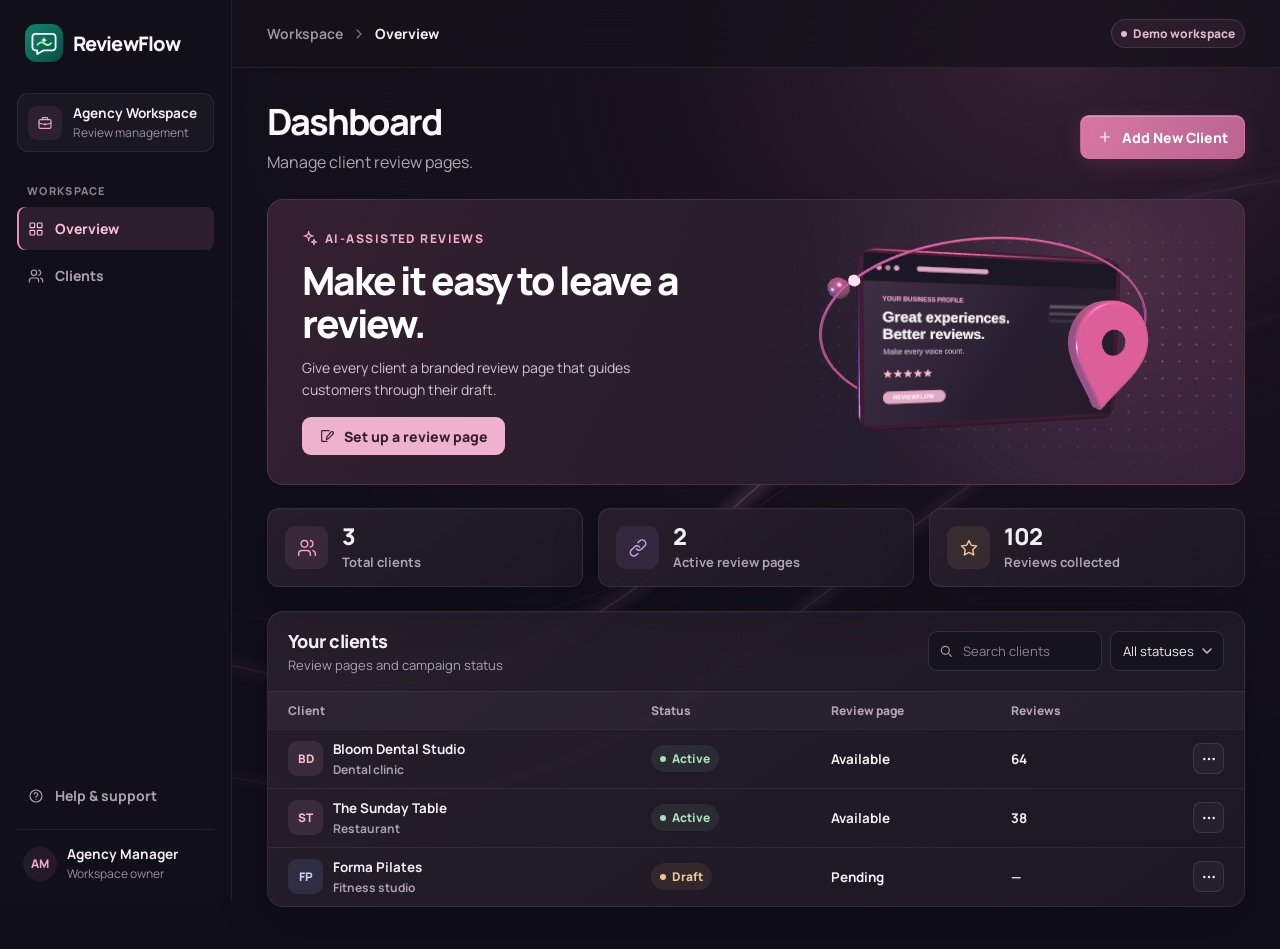
==== commit 0480e488: "commit it" ====
--- a/ReviewFlow Live/frontend/index.html
+++ b/ReviewFlow Live/frontend/index.html
@@ -7,10 +7,10 @@
   <meta name="description" content="ReviewFlow is an agency workspace for setting up branded customer review pages and QR posters.">
   <title>ReviewFlow</title>
   <link rel="icon" href="assets/mark.svg?v=2" type="image/svg+xml">
-  <link rel="stylesheet" href="styles.css?v=4">
+  <link rel="stylesheet" href="styles.css?v=5">
   <script defer src="assets/qrcode.js"></script>
   <script defer src="website-analysis.js"></script>
-  <script defer src="app.js?v=4"></script>
+  <script defer src="app.js?v=5"></script>
 </head>
 <body>
   <main id="app"></main>
--- a/ReviewFlow Live/frontend/styles.css
+++ b/ReviewFlow Live/frontend/styles.css
@@ -577,3 +577,27 @@
   .ray, .profile-float, .orbit-ring, .workspace .stepper .current .step-number { animation: none; }
   .profile-tilt, .workspace .btn, .workspace .stat { transition: none; }
 }
+
+/* The floating card, location pin, and orbit are real WebGL geometry. */
+.profile-visual { flex-basis: 390px; width: 390px; height: 230px; }
+.profile-three { position: absolute; z-index: 5; inset: 0; }
+.profile-three canvas { display: block; width: 100%; height: 100%; }
+.profile-visual.is-3d-ready > .profile-float, .profile-visual.is-3d-ready > .profile-orbit { display: none; }
+.premium-hero-art { display: flex; align-items: center; justify-content: center; pointer-events: auto; }
+.premium-hero-art::before { pointer-events: none; }
+.premium-hero-art .profile-visual { flex: 0 0 430px; width: 430px; height: 265px; }
+.workspace .hero { min-height: 270px; }
+@media (max-width: 900px) {
+  .profile-visual { flex-basis: 320px; width: 320px; height: 210px; transform: none; }
+  .premium-hero-art .profile-visual { flex-basis: 350px; width: 350px; height: 235px; }
+}
+@media (max-width: 560px) {
+  .workspace .hero { flex-direction: column; align-items: stretch; }
+  .workspace .hero-copy { max-width: 100%; }
+  .workspace .premium-hero-art { position: relative; inset: auto; height: 200px; margin: 4px 0 -10px; opacity: 1; }
+  .premium-hero-art .profile-visual { display: block; flex-basis: 100%; width: 100%; height: 210px; }
+  .wizard-hero { flex-direction: column; gap: 0; }
+  .workspace .wizard-heading { margin-bottom: 0; }
+  .wizard-hero .profile-visual { display: block; flex: none; align-self: center; width: 100%; max-width: 340px; height: 190px; }
+  .profile-visual { overflow: clip; }
+}
